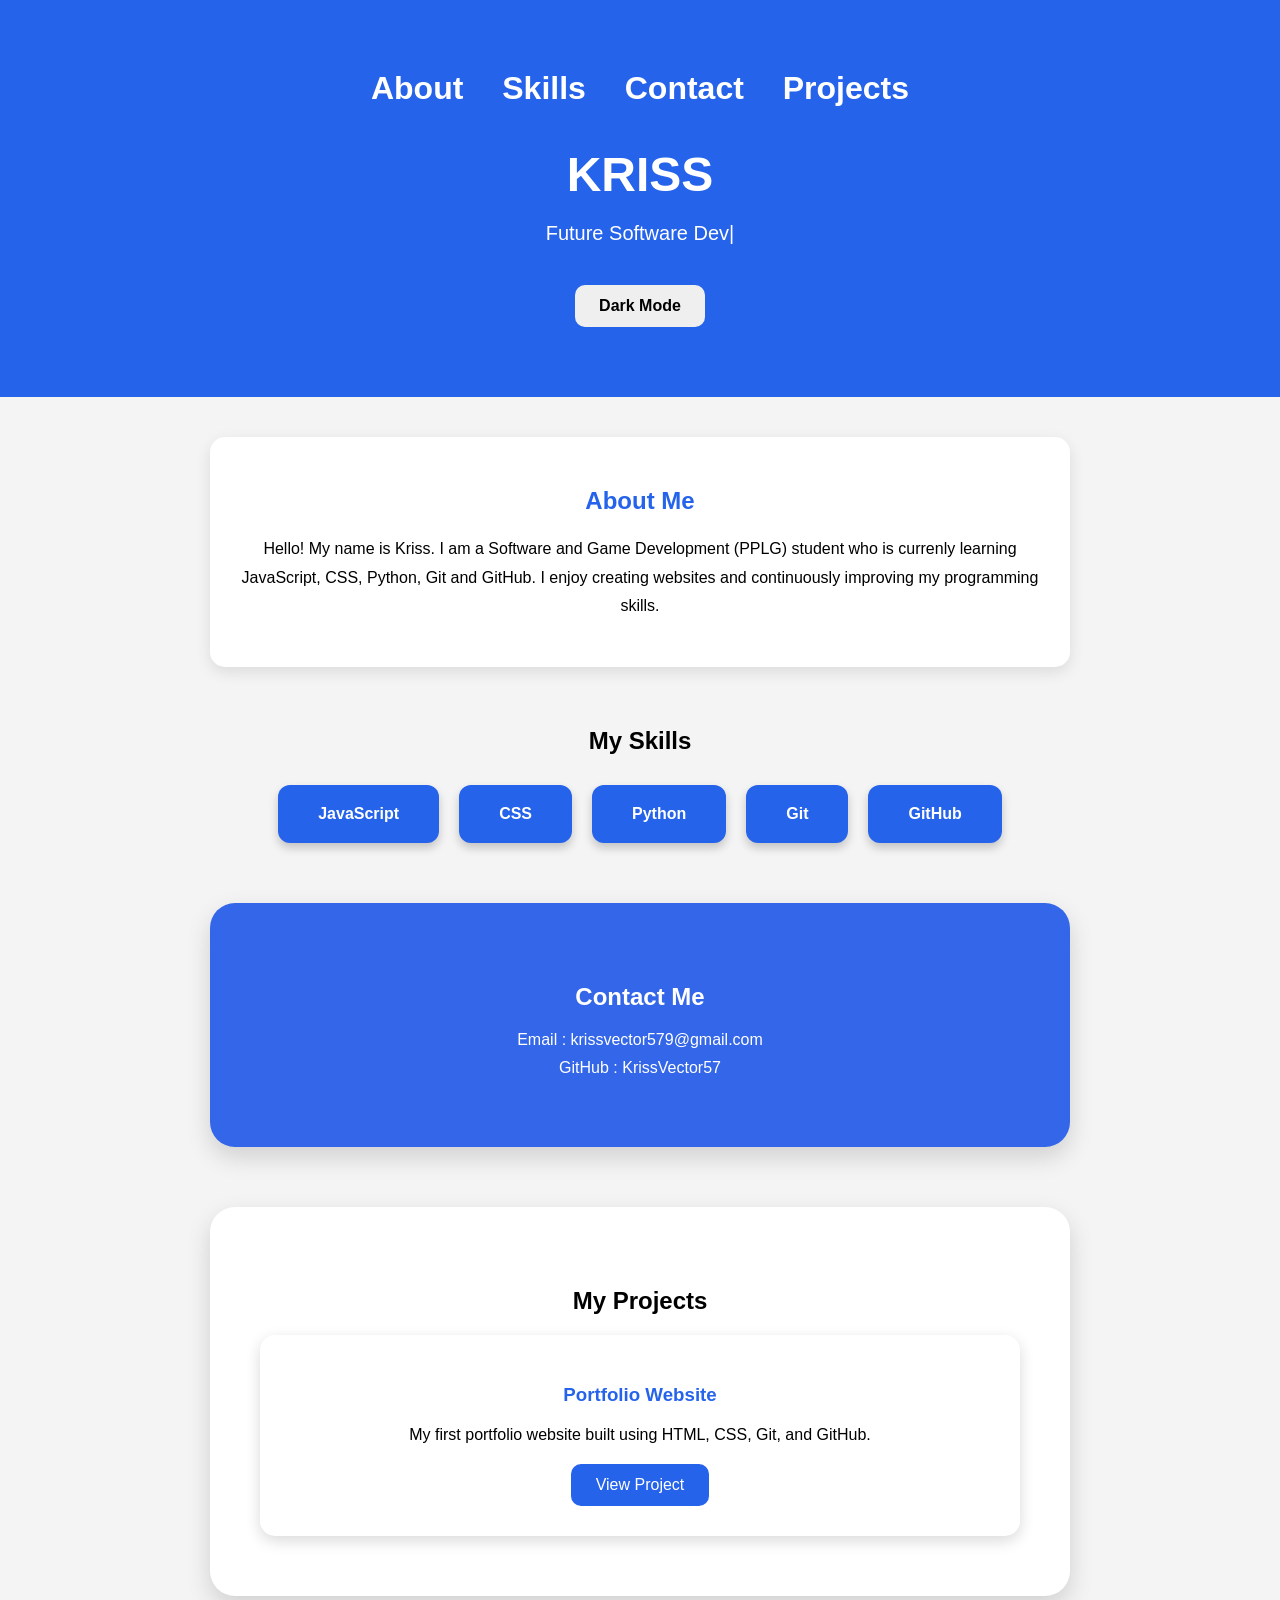
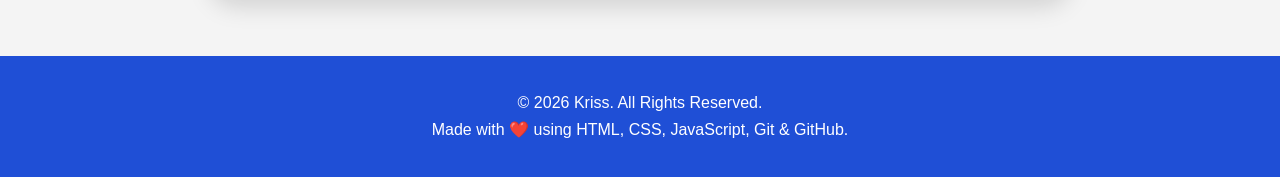
==== index.html @ a22da755 "link githup" ====
<!DOCTYPE html>
<html lang="en">
<head>
    <meta charset="UTF-8">
    <meta name="viewport" content="width=device-width, initial-scale=1.0">
    <title>Kriss Portfolio</title>

    <link rel="stylesheet" href="style.css">
</head>
<body>

    <header>
    <nav>

    <a href="#about">About</a>
    <a href="#skills">Skills</a>
    <a href="#contact">Contact</a>
    <a href="#projects">Projects</a>
    </nav>

        <h1>KRISS</h1>

        <p id="typing"></p>

    <button id="darkModeBtn">
    Dark Mode
    </button>

    </header>

    <section class="about" id="about">

    <h2>About Me</h2>

    <p>
        Hello! My name is Kriss.
        I am a Software and Game Development (PPLG) student who is currenly learning JavaScript, CSS, Python, Git and GitHub.
        I enjoy creating websites and continuously improving my programming skills.
    </p>
    </section>

    <section class="skills" id="skills">

    <h2>My Skills</h2>

    <div class="skill-container">

        <div class="skill-card">
            JavaScript
        </div>

        <div class="skill-card">
            CSS
        </div>

        <div class="skill-card">
            Python
        </div>

        <div class="skill-card">
            Git
        </div>

        <div class="skill-card">
            GitHub
        </div>

    </div>
    </section>

    <section class="contact" id="contact">

    <h2>Contact Me</h2>

    <p>Email : krissvector579@gmail.com</p>

    <p>GitHub : KrissVector57</p>
    </section>

    <section class="projects" id="projects">

    <h2>My Projects</h2>

    <div class="project-card">

        <h3>Portfolio Website</h3>

        <p>
            My first portfolio website built using HTML, CSS, Git, and GitHub.
        </p>

        <a href="https://github.com/KrissVector57" target="_blank">
            View Project
        </a>

    </div>
    </section>

    <footer>
    <p>© 2026 Kriss. All Rights Reserved.</p>
    <p>Made with ❤️ using HTML, CSS, JavaScript, Git & GitHub.</p>
    </footer>

    <script src="script.js"></script>

</body>
</html>
---- style.css ----
body{
    margin:0;
    font-family:Arial, Helvetica, sans-serif;
    background:#f4f4f4;
}

header{
    background:#2563eb;
    color:white;
    text-align:center;
    padding:70px;

    #typing::after{
    content:"|";
    animation:blink 0.8s infinite;
}
    font-size: 2rem;
    font-weight: 500;
    min-height: 40px;

    @keyframes blink{

    0%{
        opacity:1;
    }

    50%{
        opacity:0;
    }

    100%{
        opacity:1;
    }

}
}

header h1{
    margin:0;
    font-size:48px;
}

header p{
    font-size:20px;
}
.about{
    background:white;
    max-width:800px;
    margin:40px auto;
    padding:30px;
    border-radius:15px;
    box-shadow:0 5px 15px rgba(0,0,0,.1);
}

.about h2{
    text-align:center;
    color:#2563eb;
}

.about p{
    line-height:1.8;
    text-align:center;
}
.skills{

    text-align:center;

    margin-top:60px;

}
.skill-container{

    display:flex;

    justify-content:center;

    gap:20px;

    flex-wrap:wrap;

    margin-top:30px;

}
.skill-card{

    background:#2563eb;

    color:white;

    padding:20px 40px;

    border-radius:12px;

    font-weight:bold;

    transition:.3s;

    cursor:pointer;

    box-shadow:0 5px 10px rgba(0,0,0,.2);

}
.skill-card:hover{

    transform:translateY(-10px) scale(1.05);

    background:#1d4ed8;



}
.contact {
    max-width: 800px;
    margin: 60px auto;
    padding: 60px 30px;
    background: #3366e8;
    color: white;
    text-align: center;
    border-radius: 25px;
    box-shadow: 0 10px 25px rgba(0,0,0,0.15);
}

.contact h2{

    margin-bottom:20px;

}
.contact p{

    margin:10px;

}
nav{

    margin-bottom:40px;

}
nav a{

    color:white;

    text-decoration:none;

    margin:15px;

    font-weight:bold;

    transition:0.3s;

}
nav a.active{
    color:#ffe600;
    font-weight:bold;
    border-bottom:3px solid #ffe600;
    padding-bottom:5px;
    transition:0.3s;
}
nav a:hover{

    text-decoration:underline;

}
nav a.active{
    color:#ffe600;
    font-weight:bold;
    border-bottom:3px solid #ffe600;
    padding-bottom:5px;
    transition:0.3s;
}
nav a:hover{

    text-decoration:underline;

}
html{
    scroll-behavior:smooth;
}
.projects{
    max-width:800px;
    margin:60px auto;
    padding:60px 30px;
    text-align:center;
    background:white;
    border-radius:25px;
    box-shadow:0 10px 25px rgba(0,0,0,0.15);
}
.project-card{

    background:white;

    max-width:700px;

    margin:auto;

    padding:30px;

    border-radius:15px;

    box-shadow:0 5px 15px rgba(0,0,0,.15);

}
.project-card h3{

    color:#2563eb;

}
.project-card p{

    margin:20px 0;

}
.project-card a{

    display:inline-block;

    background:#2563eb;

    color:white;

    text-decoration:none;

    padding:12px 25px;

    border-radius:10px;

    transition:.3s;

}
.project-card a:hover{

    background:#1d4ed8;

    transform:scale(1.05);

}
@media (max-width:768px){

    header h1{
        font-size:50px;
    }

    nav a{
        display:block;
        margin:15px;
    }

    .about,
    .project-card{
        width:90%;
    }

}
/* ===== Footer ===== */

footer {
    background: #1f4fd6;
    color: white;
    text-align: center;
    padding: 30px 20px;
    margin-top: 50px;
}

footer p {
    margin: 8px 0;
    font-size: 16px;
}
/* ===== Dark Mode ===== */

#darkModeBtn{
    margin-top:20px;
    padding:12px 24px;
    border:none;
    border-radius:10px;
    cursor:pointer;
    font-size:16px;
    font-weight:bold;
}

.dark-mode{
    background:#1b1b1b;
    color:white;
}

.dark-mode{
    background:#1f1f1f;
    color:white;
}

.dark-mode section{
    background:transparent;
}

.dark-mode .about,
.dark-mode .project-card{
    background:#2b2b2b;
    color:white;
    box-shadow:0 8px 20px rgba(0,0,0,0.4);
}

.dark-mode footer{
    background:#111;
}

.dark-mode footer{
    background:#111;
}
body.dark-mode .contact {
    background: #2d2d2d;
    color: white;
}

body.dark-mode .projects {
    background: #2d2d2d;
    color: white;
}

body.dark-mode .projects h2,
body.dark-mode .projects h3 {
    color: #4d7cff;
}

body.dark-mode .projects p {
    color: #ddd;
}
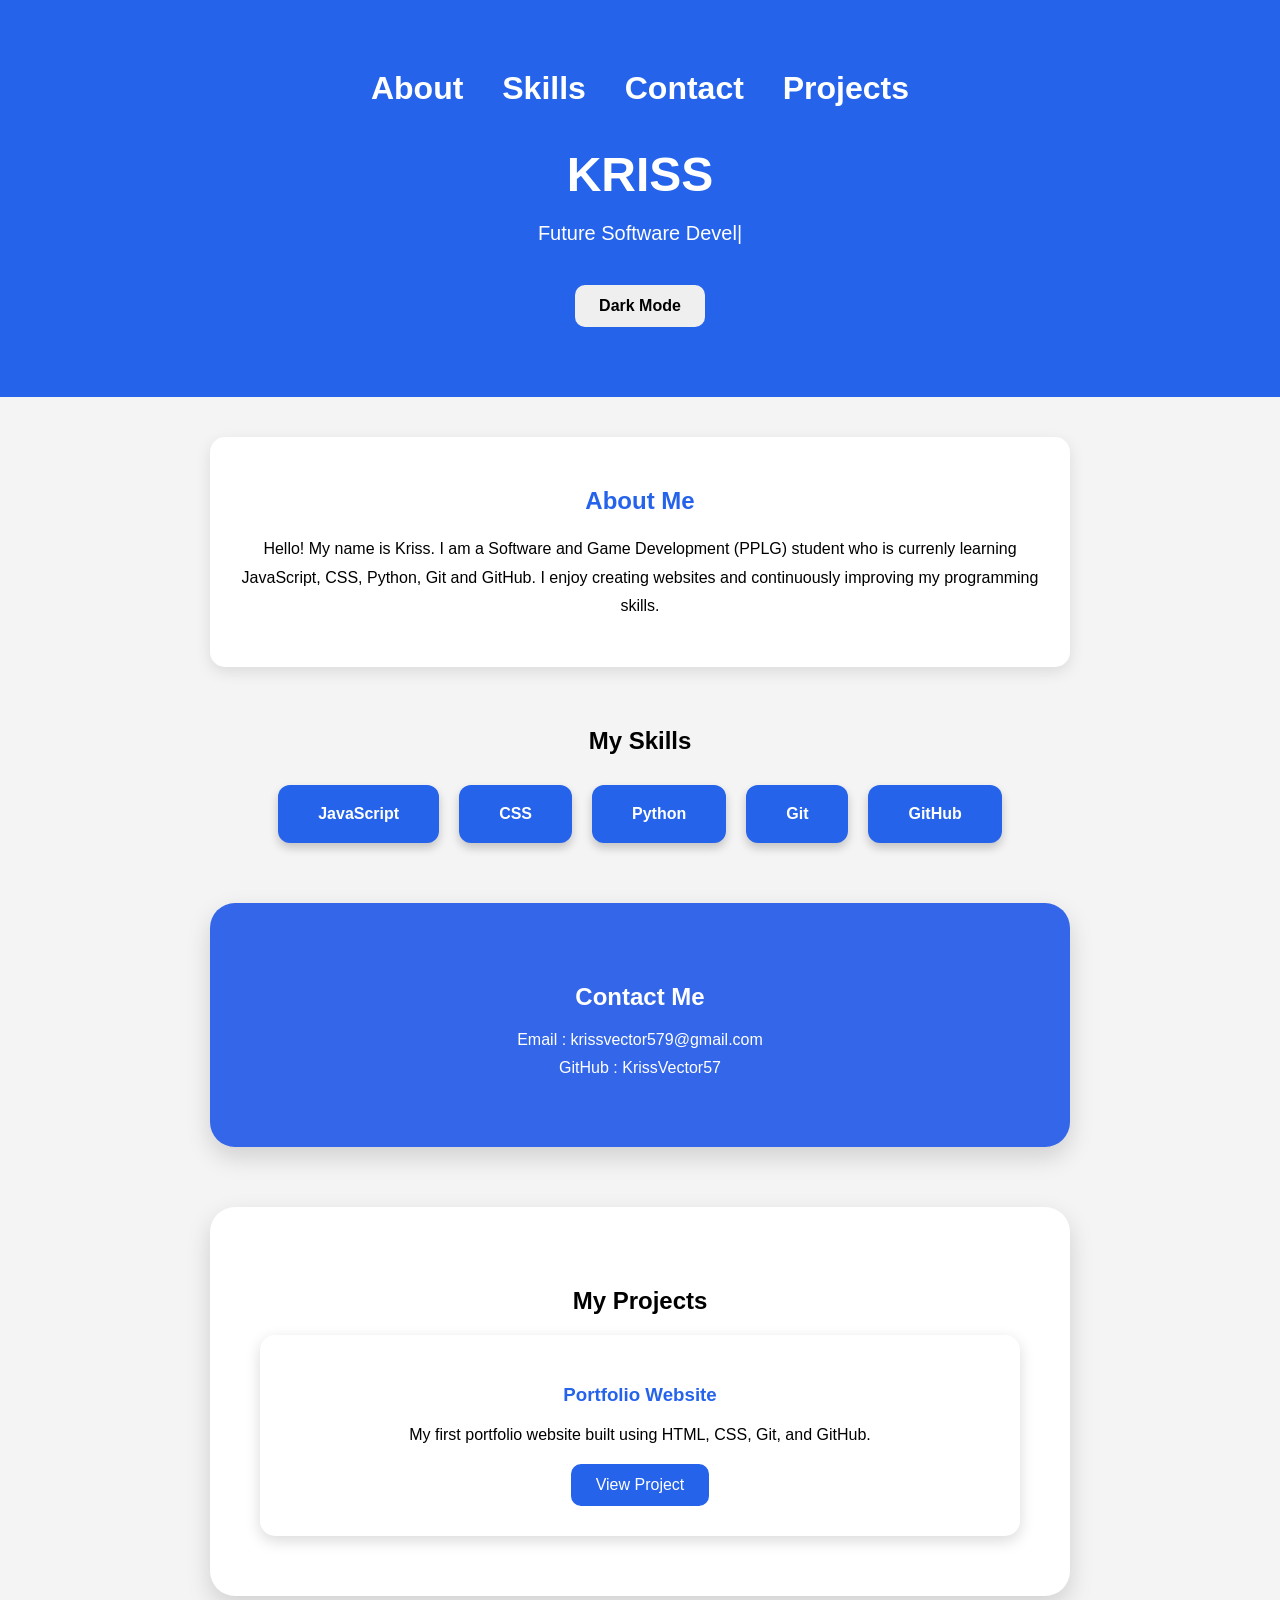
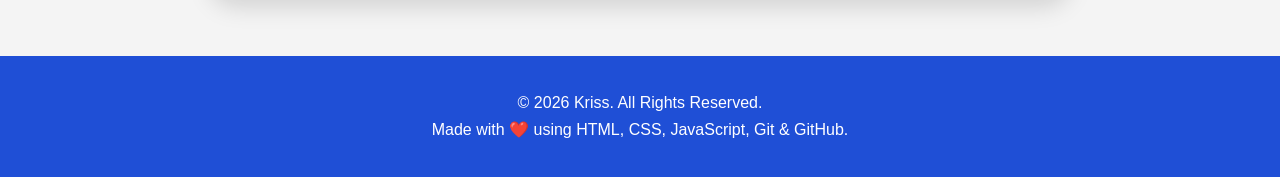
==== commit 15fe415a: "add in pages" ====
--- a/index.html
+++ b/index.html
@@ -14,8 +14,8 @@
 
     <a href="#about">About</a>
     <a href="#skills">Skills</a>
-    <a href="#contact">Contact</a>
-    <a href="#projects">Projects</a>
+    <a href="pages/contact.html">Contact</a>
+    <a href="pages/project.html">Projects</a>
     </nav>
 
         <h1>KRISS</h1>
--- a/style.css
+++ b/style.css
@@ -322,3 +322,17 @@
 body.dark-mode .projects p {
     color: #ddd;
 }
+.back-btn {
+    display: inline-block;
+    margin: 30px;
+    padding: 10px 20px;
+    background: #3366e6;
+    color: white;
+    text-decoration: none;
+    border-radius: 10px;
+    font-weight: bold;
+}
+
+.back-btn:hover {
+    opacity: 0.8;
+}
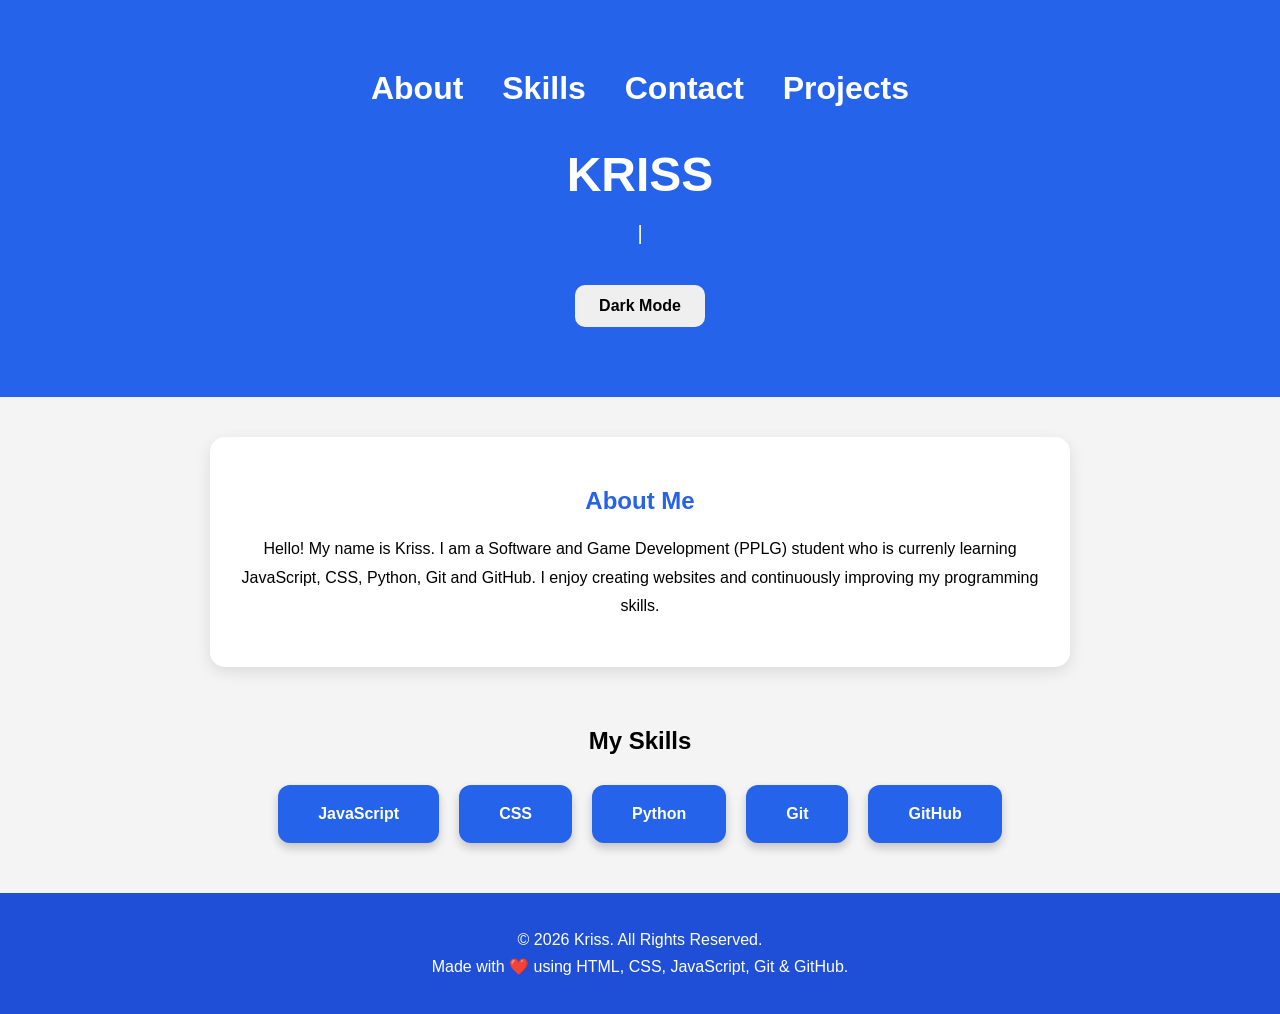
==== commit 921adf32: "ngubah pages" ====
--- a/index.html
+++ b/index.html
@@ -67,35 +67,7 @@
 
     </div>
     </section>
-
-    <section class="contact" id="contact">
-
-    <h2>Contact Me</h2>
-
-    <p>Email : krissvector579@gmail.com</p>
-
-    <p>GitHub : KrissVector57</p>
-    </section>
-
-    <section class="projects" id="projects">
-
-    <h2>My Projects</h2>
-
-    <div class="project-card">
-
-        <h3>Portfolio Website</h3>
-
-        <p>
-            My first portfolio website built using HTML, CSS, Git, and GitHub.
-        </p>
-
-        <a href="https://github.com/KrissVector57" target="_blank">
-            View Project
-        </a>
-
-    </div>
-    </section>
-
+    
     <footer>
     <p>© 2026 Kriss. All Rights Reserved.</p>
     <p>Made with ❤️ using HTML, CSS, JavaScript, Git & GitHub.</p>
--- a/style.css
+++ b/style.css
@@ -335,4 +335,19 @@
 
 .back-btn:hover {
     opacity: 0.8;
+}
+.btn{
+    display:inline-block;
+    margin-top:20px;
+    padding:15px 35px;
+    background:#3564e8;
+    color:white;
+    text-decoration:none;
+    border-radius:12px;
+    transition:.3s;
+}
+
+.btn:hover{
+    background:#244bc7;
+    transform:translateY(-3px);
 }
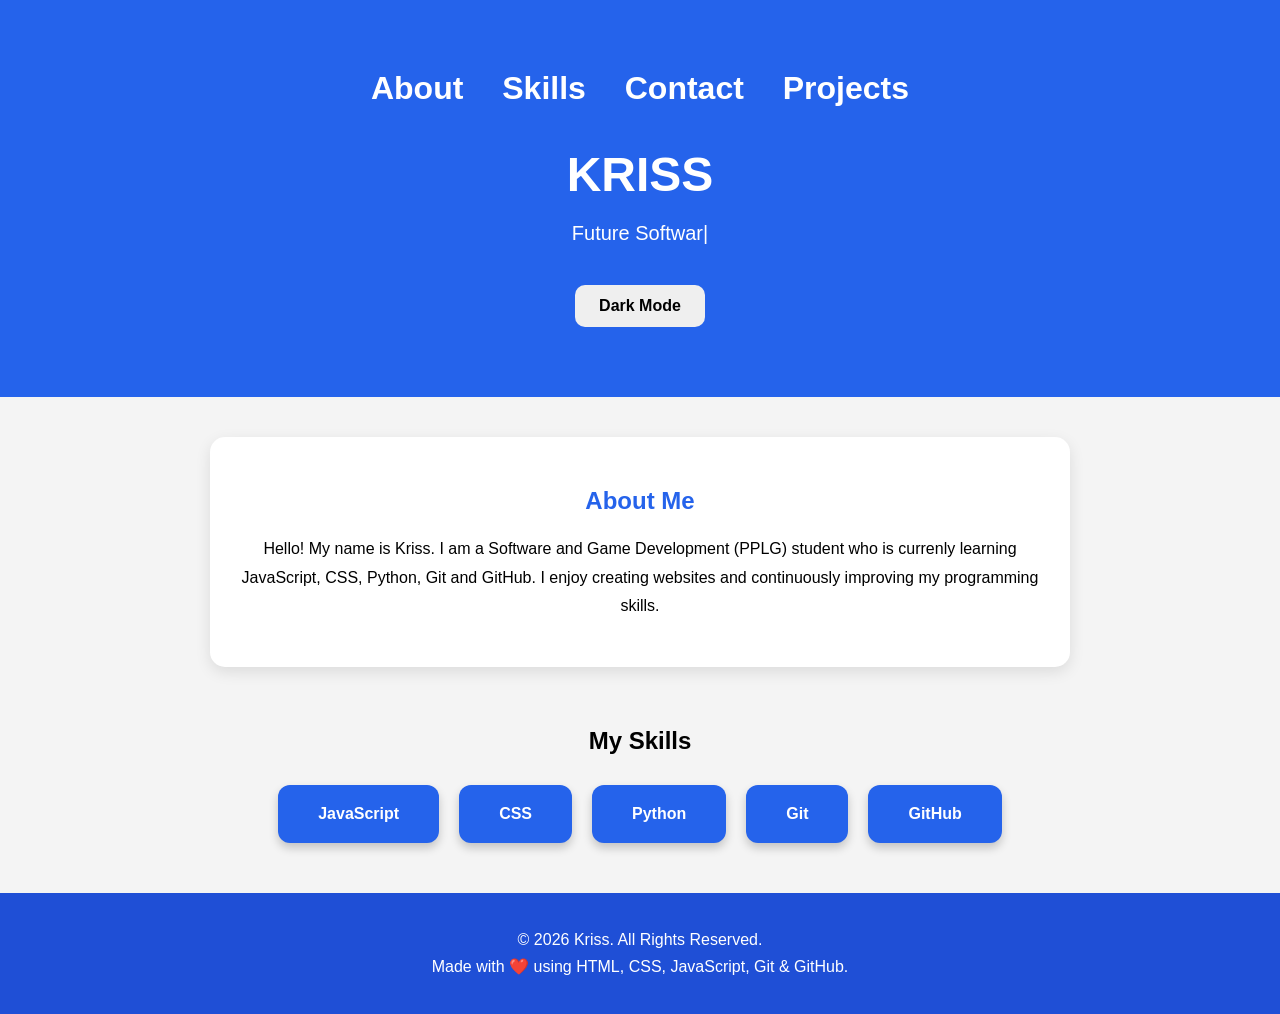
==== commit c0c79a2c: "Update portfolio" ====
--- a/index.html
+++ b/index.html
@@ -28,7 +28,7 @@
 
     </header>
 
-    <section class="about" id="about">
+    <section class="about" id="about" class="reveal">
 
     <h2>About Me</h2>
 
@@ -39,7 +39,7 @@
     </p>
     </section>
 
-    <section class="skills" id="skills">
+    <section class="skills" id="skills" class="reveal">
 
     <h2>My Skills</h2>
 
--- a/style.css
+++ b/style.css
@@ -350,4 +350,18 @@
 .btn:hover{
     background:#244bc7;
     transform:translateY(-3px);
+}
+/* ========================================
+   SCROLL REVEAL ANIMATION
+======================================== */
+
+.reveal {
+    opacity: 0;
+    transform: translateY(50px);
+    transition: opacity 0.8s ease, transform 0.8s ease;
+}
+
+.reveal.show {
+    opacity: 1;
+    transform: translateY(0);
 }
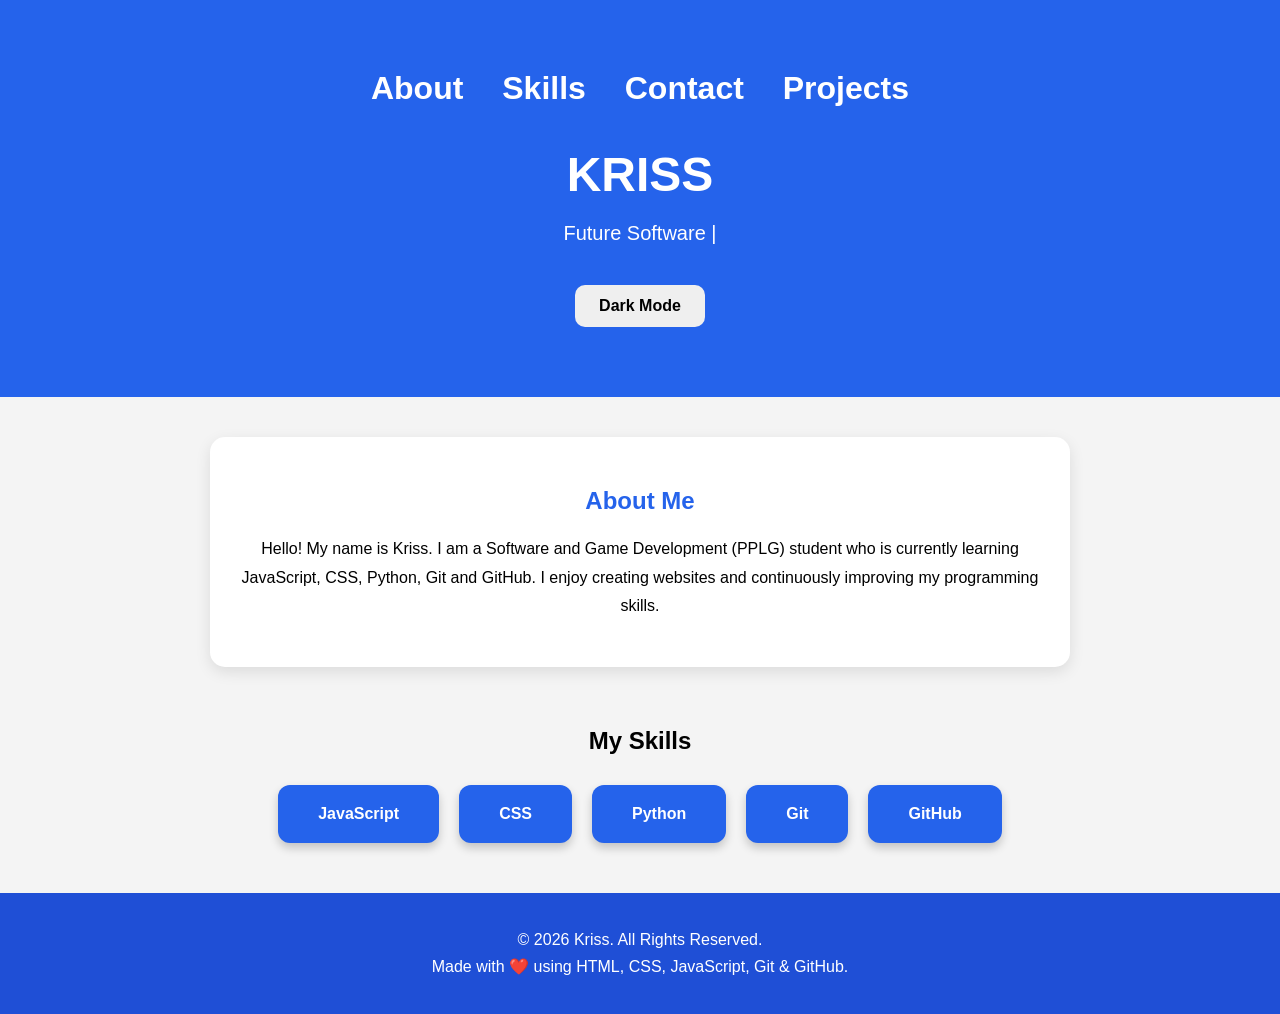
==== commit 1be79b21: "Update portfolio" ====
--- a/index.html
+++ b/index.html
@@ -28,19 +28,17 @@
 
     </header>
 
-    <section class="about" id="about" class="reveal">
-
+    <section class="about reveal" id="about">
     <h2>About Me</h2>
 
     <p>
         Hello! My name is Kriss.
-        I am a Software and Game Development (PPLG) student who is currenly learning JavaScript, CSS, Python, Git and GitHub.
+        I am a Software and Game Development (PPLG) student who is currently learning JavaScript, CSS, Python, Git and GitHub.
         I enjoy creating websites and continuously improving my programming skills.
     </p>
     </section>
 
-    <section class="skills" id="skills" class="reveal">
-
+    <section class="skills reveal" id="skills">
     <h2>My Skills</h2>
 
     <div class="skill-container">
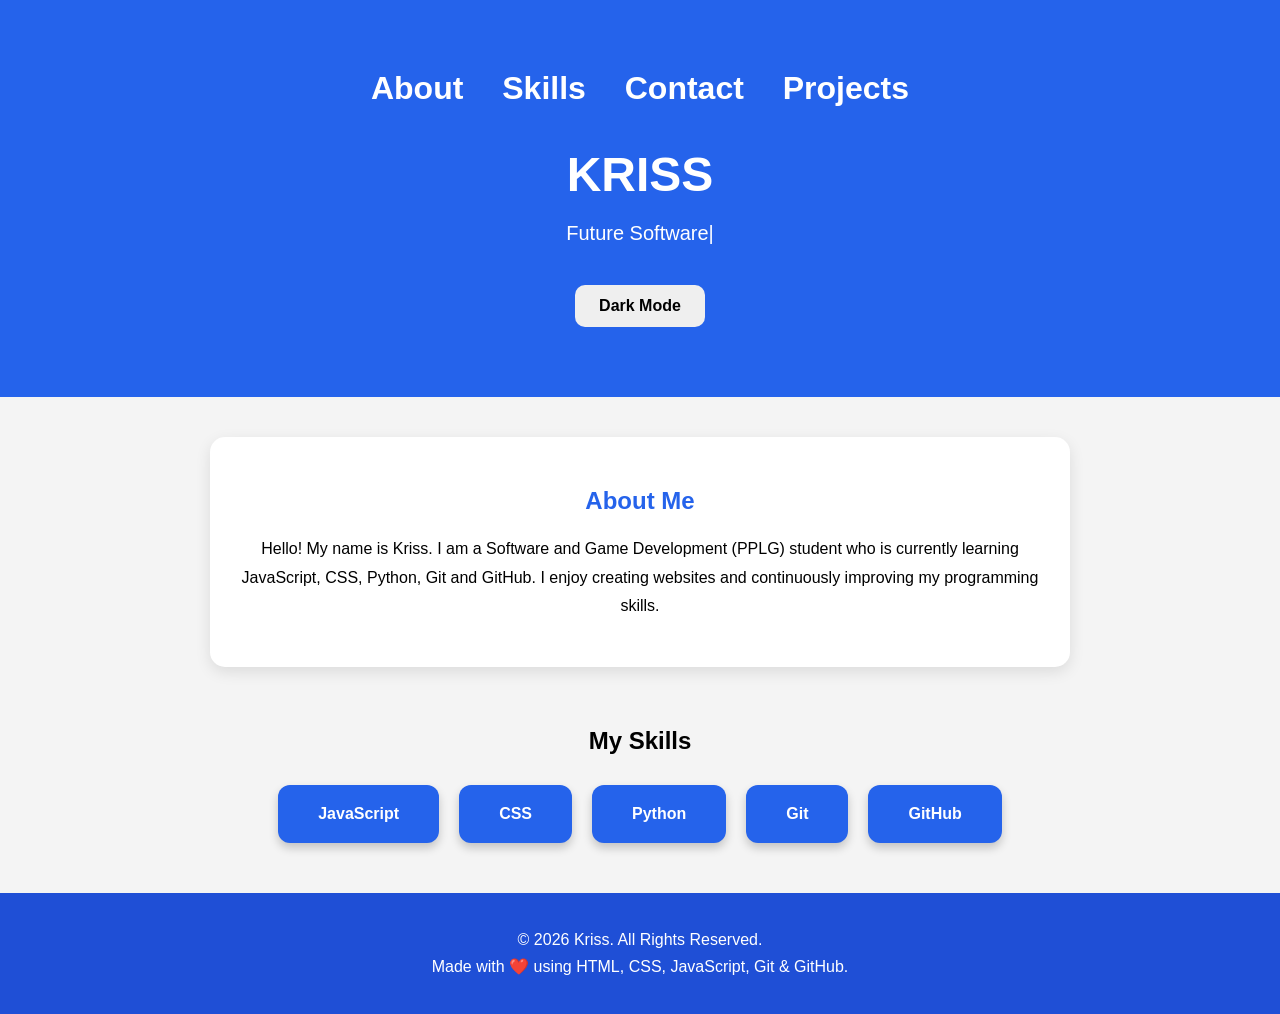
==== commit 5946b9f3: "ROMBAK" ====
--- a/index.html
+++ b/index.html
@@ -1,77 +1,153 @@
 <!DOCTYPE html>
 <html lang="en">
+
 <head>
+
     <meta charset="UTF-8">
-    <meta name="viewport" content="width=device-width, initial-scale=1.0">
+
+    <meta
+        name="viewport"
+        content="width=device-width, initial-scale=1.0"
+    >
+
     <title>Kriss Portfolio</title>
 
     <link rel="stylesheet" href="style.css">
+
 </head>
+
 <body>
 
     <header>
-    <nav>
 
-    <a href="#about">About</a>
-    <a href="#skills">Skills</a>
-    <a href="pages/contact.html">Contact</a>
-    <a href="pages/project.html">Projects</a>
-    </nav>
+        <nav>
 
-        <h1>KRISS</h1>
+            <a href="#about">
+                About
+            </a>
+
+            <a href="#skills">
+                Skills
+            </a>
+
+            <a href="pages/contact.html">
+                Contact
+            </a>
+
+            <a href="pages/project.html">
+                Projects
+            </a>
+
+        </nav>
+
+
+        <h1>
+            KRISS
+        </h1>
+
 
         <p id="typing"></p>
 
-    <button id="darkModeBtn">
-    Dark Mode
-    </button>
+
+        <button id="darkModeBtn">
+            Dark Mode
+        </button>
 
     </header>
 
-    <section class="about reveal" id="about">
-    <h2>About Me</h2>
 
-    <p>
-        Hello! My name is Kriss.
-        I am a Software and Game Development (PPLG) student who is currently learning JavaScript, CSS, Python, Git and GitHub.
-        I enjoy creating websites and continuously improving my programming skills.
-    </p>
+    <!-- ABOUT -->
+
+    <section
+        class="about"
+        id="about"
+    >
+
+        <h2>
+            About Me
+        </h2>
+
+        <p>
+
+            Hello! My name is Kriss.
+
+            I am a Software and Game Development
+            (PPLG) student who is currently learning
+            JavaScript, CSS, Python, Git and GitHub.
+
+            I enjoy creating websites and continuously
+            improving my programming skills.
+
+        </p>
+
     </section>
 
-    <section class="skills reveal" id="skills">
-    <h2>My Skills</h2>
 
-    <div class="skill-container">
+    <!-- SKILLS -->
 
-        <div class="skill-card">
-            JavaScript
+    <section
+        class="skills"
+        id="skills"
+    >
+
+        <h2>
+            My Skills
+        </h2>
+
+
+        <div class="skill-container">
+
+
+            <div class="skill-card">
+                JavaScript
+            </div>
+
+
+            <div class="skill-card">
+                CSS
+            </div>
+
+
+            <div class="skill-card">
+                Python
+            </div>
+
+
+            <div class="skill-card">
+                Git
+            </div>
+
+
+            <div class="skill-card">
+                GitHub
+            </div>
+
+
         </div>
 
-        <div class="skill-card">
-            CSS
-        </div>
+    </section>
 
-        <div class="skill-card">
-            Python
-        </div>
 
-        <div class="skill-card">
-            Git
-        </div>
+    <!-- FOOTER -->
 
-        <div class="skill-card">
-            GitHub
-        </div>
+    <footer>
 
-    </div>
-    </section>
-    
-    <footer>
-    <p>© 2026 Kriss. All Rights Reserved.</p>
-    <p>Made with ❤️ using HTML, CSS, JavaScript, Git & GitHub.</p>
+        <p>
+            © 2026 Kriss.
+            All Rights Reserved.
+        </p>
+
+        <p>
+            Made with ❤️ using
+            HTML, CSS, JavaScript,
+            Git & GitHub.
+        </p>
+
     </footer>
+
 
     <script src="script.js"></script>
 
 </body>
+
 </html>
--- a/style.css
+++ b/style.css
@@ -4,35 +4,37 @@
     background:#f4f4f4;
 }
 
-header{
-    background:#2563eb;
-    color:white;
-    text-align:center;
-    padding:70px;
-
-    #typing::after{
-    content:"|";
-    animation:blink 0.8s infinite;
-}
+header {
+    background: #2563eb;
+    color: white;
+    text-align: center;
+    padding: 70px;
     font-size: 2rem;
     font-weight: 500;
     min-height: 40px;
-
-    @keyframes blink{
-
-    0%{
-        opacity:1;
-    }
-
-    50%{
-        opacity:0;
-    }
-
-    100%{
-        opacity:1;
-    }
-
-}
+}
+
+
+#typing::after {
+    content: "|";
+    animation: blink 0.8s infinite;
+}
+
+
+@keyframes blink {
+
+    0% {
+        opacity: 1;
+    }
+
+    50% {
+        opacity: 0;
+    }
+
+    100% {
+        opacity: 1;
+    }
+
 }
 
 header h1{
@@ -351,17 +353,3 @@
     background:#244bc7;
     transform:translateY(-3px);
 }
-/* ========================================
-   SCROLL REVEAL ANIMATION
-======================================== */
-
-.reveal {
-    opacity: 0;
-    transform: translateY(50px);
-    transition: opacity 0.8s ease, transform 0.8s ease;
-}
-
-.reveal.show {
-    opacity: 1;
-    transform: translateY(0);
-}
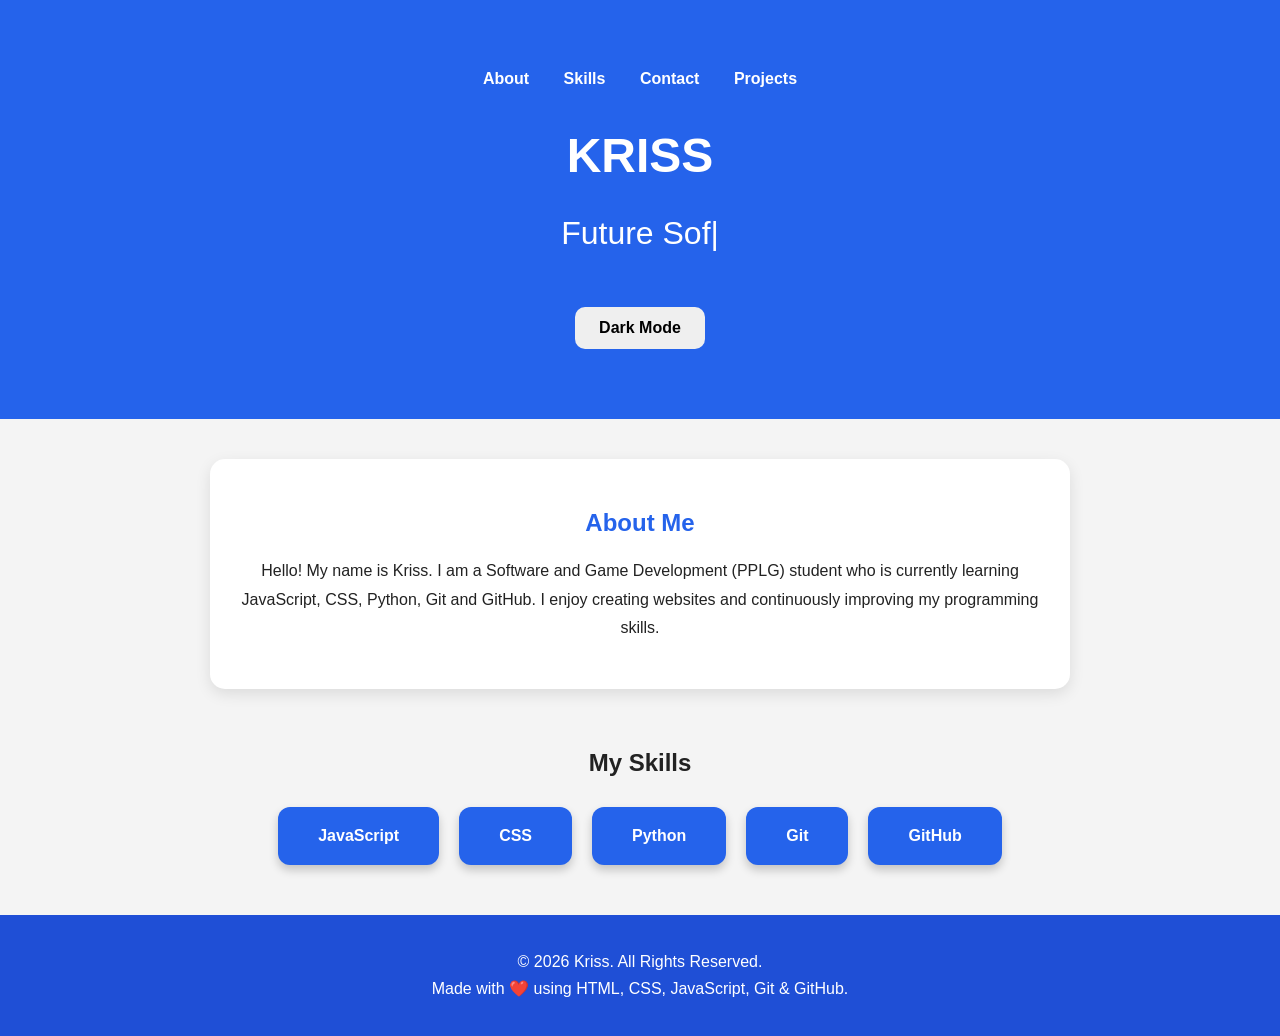
==== commit 2c8997db: "reveal add" ====
--- a/index.html
+++ b/index.html
@@ -2,18 +2,12 @@
 <html lang="en">
 
 <head>
-
     <meta charset="UTF-8">
-
-    <meta
-        name="viewport"
-        content="width=device-width, initial-scale=1.0"
-    >
+    <meta name="viewport" content="width=device-width, initial-scale=1.0">
 
     <title>Kriss Portfolio</title>
 
     <link rel="stylesheet" href="style.css">
-
 </head>
 
 <body>
@@ -21,33 +15,15 @@
     <header>
 
         <nav>
-
-            <a href="#about">
-                About
-            </a>
-
-            <a href="#skills">
-                Skills
-            </a>
-
-            <a href="pages/contact.html">
-                Contact
-            </a>
-
-            <a href="pages/project.html">
-                Projects
-            </a>
-
+            <a href="#about">About</a>
+            <a href="#skills">Skills</a>
+            <a href="pages/contact.html">Contact</a>
+            <a href="pages/project.html">Projects</a>
         </nav>
 
-
-        <h1>
-            KRISS
-        </h1>
-
+        <h1>KRISS</h1>
 
         <p id="typing"></p>
-
 
         <button id="darkModeBtn">
             Dark Mode
@@ -58,26 +34,17 @@
 
     <!-- ABOUT -->
 
-    <section
-        class="about"
-        id="about"
-    >
+    <section class="about reveal" id="about">
 
-        <h2>
-            About Me
-        </h2>
+        <h2>About Me</h2>
 
         <p>
-
             Hello! My name is Kriss.
-
-            I am a Software and Game Development
-            (PPLG) student who is currently learning
-            JavaScript, CSS, Python, Git and GitHub.
-
+            I am a Software and Game Development (PPLG)
+            student who is currently learning JavaScript,
+            CSS, Python, Git and GitHub.
             I enjoy creating websites and continuously
             improving my programming skills.
-
         </p>
 
     </section>
@@ -85,43 +52,31 @@
 
     <!-- SKILLS -->
 
-    <section
-        class="skills"
-        id="skills"
-    >
+    <section class="skills reveal" id="skills">
 
-        <h2>
-            My Skills
-        </h2>
-
+        <h2>My Skills</h2>
 
         <div class="skill-container">
 
-
-            <div class="skill-card">
+            <div class="skill-card reveal">
                 JavaScript
             </div>
 
-
-            <div class="skill-card">
+            <div class="skill-card reveal">
                 CSS
             </div>
 
-
-            <div class="skill-card">
+            <div class="skill-card reveal">
                 Python
             </div>
 
-
-            <div class="skill-card">
+            <div class="skill-card reveal">
                 Git
             </div>
 
-
-            <div class="skill-card">
+            <div class="skill-card reveal">
                 GitHub
             </div>
-
 
         </div>
 
@@ -130,17 +85,15 @@
 
     <!-- FOOTER -->
 
-    <footer>
+    <footer class="reveal">
 
         <p>
-            © 2026 Kriss.
-            All Rights Reserved.
+            © 2026 Kriss. All Rights Reserved.
         </p>
 
         <p>
-            Made with ❤️ using
-            HTML, CSS, JavaScript,
-            Git & GitHub.
+            Made with ❤️ using HTML, CSS,
+            JavaScript, Git & GitHub.
         </p>
 
     </footer>
--- a/style.css
+++ b/style.css
@@ -1,14 +1,45 @@
-body{
-    margin:0;
-    font-family:Arial, Helvetica, sans-serif;
-    background:#f4f4f4;
-}
+/* ========================================
+   GLOBAL
+======================================== */
+
+body {
+    margin: 0;
+    font-family: Arial, Helvetica, sans-serif;
+    background: #f4f4f4;
+    color: #222;
+    transition: background 0.3s ease, color 0.3s ease;
+}
+
+
+/* ========================================
+   HEADER
+======================================== */
 
 header {
     background: #2563eb;
     color: white;
     text-align: center;
     padding: 70px;
+    min-height: 40px;
+}
+
+
+header h1 {
+    margin: 0;
+    font-size: 48px;
+}
+
+
+header p {
+    font-size: 20px;
+}
+
+
+/* ========================================
+   TYPING EFFECT
+======================================== */
+
+#typing {
     font-size: 2rem;
     font-weight: 500;
     min-height: 40px;
@@ -37,80 +68,105 @@
 
 }
 
-header h1{
-    margin:0;
-    font-size:48px;
-}
-
-header p{
-    font-size:20px;
-}
-.about{
-    background:white;
-    max-width:800px;
-    margin:40px auto;
-    padding:30px;
-    border-radius:15px;
-    box-shadow:0 5px 15px rgba(0,0,0,.1);
-}
-
-.about h2{
-    text-align:center;
-    color:#2563eb;
-}
-
-.about p{
-    line-height:1.8;
-    text-align:center;
-}
-.skills{
-
-    text-align:center;
-
-    margin-top:60px;
-
-}
-.skill-container{
-
-    display:flex;
-
-    justify-content:center;
-
-    gap:20px;
-
-    flex-wrap:wrap;
-
-    margin-top:30px;
-
-}
-.skill-card{
-
-    background:#2563eb;
-
-    color:white;
-
-    padding:20px 40px;
-
-    border-radius:12px;
-
-    font-weight:bold;
-
-    transition:.3s;
-
-    cursor:pointer;
-
-    box-shadow:0 5px 10px rgba(0,0,0,.2);
-
-}
-.skill-card:hover{
-
-    transform:translateY(-10px) scale(1.05);
-
-    background:#1d4ed8;
-
-
-
-}
+
+/* ========================================
+   NAVBAR
+======================================== */
+
+nav {
+    margin-bottom: 40px;
+}
+
+
+nav a {
+    color: white;
+    text-decoration: none;
+    margin: 15px;
+    font-weight: bold;
+    transition: 0.3s;
+}
+
+
+nav a:hover {
+    text-decoration: underline;
+}
+
+
+nav a.active {
+    color: #ffe600;
+    font-weight: bold;
+    border-bottom: 3px solid #ffe600;
+    padding-bottom: 5px;
+}
+
+
+/* ========================================
+   ABOUT
+======================================== */
+
+.about {
+    background: white;
+    max-width: 800px;
+    margin: 40px auto;
+    padding: 30px;
+    border-radius: 15px;
+    box-shadow: 0 5px 15px rgba(0, 0, 0, 0.1);
+}
+
+
+.about h2 {
+    text-align: center;
+    color: #2563eb;
+}
+
+
+.about p {
+    line-height: 1.8;
+    text-align: center;
+}
+
+
+/* ========================================
+   SKILLS
+======================================== */
+
+.skills {
+    text-align: center;
+    margin-top: 60px;
+}
+
+
+.skill-container {
+    display: flex;
+    justify-content: center;
+    gap: 20px;
+    flex-wrap: wrap;
+    margin-top: 30px;
+}
+
+
+.skill-card {
+    background: #2563eb;
+    color: white;
+    padding: 20px 40px;
+    border-radius: 12px;
+    font-weight: bold;
+    transition: 0.3s;
+    cursor: pointer;
+    box-shadow: 0 5px 10px rgba(0, 0, 0, 0.2);
+}
+
+
+.skill-card:hover {
+    transform: translateY(-10px) scale(1.05);
+    background: #1d4ed8;
+}
+
+
+/* ========================================
+   CONTACT
+======================================== */
+
 .contact {
     max-width: 800px;
     margin: 60px auto;
@@ -119,211 +175,76 @@
     color: white;
     text-align: center;
     border-radius: 25px;
-    box-shadow: 0 10px 25px rgba(0,0,0,0.15);
-}
-
-.contact h2{
-
-    margin-bottom:20px;
-
-}
-.contact p{
-
-    margin:10px;
-
-}
-nav{
-
-    margin-bottom:40px;
-
-}
-nav a{
-
-    color:white;
-
-    text-decoration:none;
-
-    margin:15px;
-
-    font-weight:bold;
-
-    transition:0.3s;
-
-}
-nav a.active{
-    color:#ffe600;
-    font-weight:bold;
-    border-bottom:3px solid #ffe600;
-    padding-bottom:5px;
-    transition:0.3s;
-}
-nav a:hover{
-
-    text-decoration:underline;
-
-}
-nav a.active{
-    color:#ffe600;
-    font-weight:bold;
-    border-bottom:3px solid #ffe600;
-    padding-bottom:5px;
-    transition:0.3s;
-}
-nav a:hover{
-
-    text-decoration:underline;
-
-}
-html{
-    scroll-behavior:smooth;
-}
-.projects{
-    max-width:800px;
-    margin:60px auto;
-    padding:60px 30px;
-    text-align:center;
-    background:white;
-    border-radius:25px;
-    box-shadow:0 10px 25px rgba(0,0,0,0.15);
-}
-.project-card{
-
-    background:white;
-
-    max-width:700px;
-
-    margin:auto;
-
-    padding:30px;
-
-    border-radius:15px;
-
-    box-shadow:0 5px 15px rgba(0,0,0,.15);
-
-}
-.project-card h3{
-
-    color:#2563eb;
-
-}
-.project-card p{
-
-    margin:20px 0;
-
-}
-.project-card a{
-
-    display:inline-block;
-
-    background:#2563eb;
-
-    color:white;
-
-    text-decoration:none;
-
-    padding:12px 25px;
-
-    border-radius:10px;
-
-    transition:.3s;
-
-}
-.project-card a:hover{
-
-    background:#1d4ed8;
-
-    transform:scale(1.05);
-
-}
-@media (max-width:768px){
-
-    header h1{
-        font-size:50px;
-    }
-
-    nav a{
-        display:block;
-        margin:15px;
-    }
-
-    .about,
-    .project-card{
-        width:90%;
-    }
-
-}
-/* ===== Footer ===== */
-
-footer {
-    background: #1f4fd6;
-    color: white;
-    text-align: center;
-    padding: 30px 20px;
-    margin-top: 50px;
-}
-
-footer p {
-    margin: 8px 0;
-    font-size: 16px;
-}
-/* ===== Dark Mode ===== */
-
-#darkModeBtn{
-    margin-top:20px;
-    padding:12px 24px;
-    border:none;
-    border-radius:10px;
-    cursor:pointer;
-    font-size:16px;
-    font-weight:bold;
-}
-
-.dark-mode{
-    background:#1b1b1b;
-    color:white;
-}
-
-.dark-mode{
-    background:#1f1f1f;
-    color:white;
-}
-
-.dark-mode section{
-    background:transparent;
-}
-
-.dark-mode .about,
-.dark-mode .project-card{
-    background:#2b2b2b;
-    color:white;
-    box-shadow:0 8px 20px rgba(0,0,0,0.4);
-}
-
-.dark-mode footer{
-    background:#111;
-}
-
-.dark-mode footer{
-    background:#111;
-}
-body.dark-mode .contact {
-    background: #2d2d2d;
-    color: white;
-}
-
-body.dark-mode .projects {
-    background: #2d2d2d;
-    color: white;
-}
-
-body.dark-mode .projects h2,
-body.dark-mode .projects h3 {
-    color: #4d7cff;
-}
-
-body.dark-mode .projects p {
-    color: #ddd;
-}
+    box-shadow: 0 10px 25px rgba(0, 0, 0, 0.15);
+}
+
+
+.contact h1 {
+    margin-bottom: 20px;
+}
+
+
+.contact p {
+    margin: 10px;
+}
+
+
+/* ========================================
+   PROJECTS
+======================================== */
+
+.projects {
+    max-width: 800px;
+    margin: 60px auto;
+    padding: 60px 30px;
+    text-align: center;
+    background: white;
+    border-radius: 25px;
+    box-shadow: 0 10px 25px rgba(0, 0, 0, 0.15);
+}
+
+
+.project-card {
+    background: white;
+    max-width: 700px;
+    margin: auto;
+    padding: 30px;
+    border-radius: 15px;
+    box-shadow: 0 5px 15px rgba(0, 0, 0, 0.15);
+}
+
+
+.project-card h3 {
+    color: #2563eb;
+}
+
+
+.project-card p {
+    margin: 20px 0;
+}
+
+
+.project-card a {
+    display: inline-block;
+    background: #2563eb;
+    color: white;
+    text-decoration: none;
+    padding: 12px 25px;
+    border-radius: 10px;
+    transition: 0.3s;
+}
+
+
+.project-card a:hover {
+    background: #1d4ed8;
+    transform: scale(1.05);
+}
+
+
+/* ========================================
+   BACK BUTTON
+======================================== */
+
 .back-btn {
     display: inline-block;
     margin: 30px;
@@ -333,23 +254,141 @@
     text-decoration: none;
     border-radius: 10px;
     font-weight: bold;
-}
+    transition: 0.3s;
+}
+
 
 .back-btn:hover {
     opacity: 0.8;
-}
-.btn{
-    display:inline-block;
-    margin-top:20px;
-    padding:15px 35px;
-    background:#3564e8;
-    color:white;
-    text-decoration:none;
-    border-radius:12px;
-    transition:.3s;
-}
-
-.btn:hover{
-    background:#244bc7;
-    transform:translateY(-3px);
-}
+    transform: translateY(-2px);
+}
+
+
+/* ========================================
+   FOOTER
+======================================== */
+
+footer {
+    background: #1f4fd6;
+    color: white;
+    text-align: center;
+    padding: 30px 20px;
+    margin-top: 50px;
+}
+
+
+footer p {
+    margin: 8px 0;
+    font-size: 16px;
+}
+
+
+/* ========================================
+   DARK MODE BUTTON
+======================================== */
+
+#darkModeBtn {
+    margin-top: 20px;
+    padding: 12px 24px;
+    border: none;
+    border-radius: 10px;
+    cursor: pointer;
+    font-size: 16px;
+    font-weight: bold;
+}
+
+
+/* ========================================
+   DARK MODE
+======================================== */
+
+body.dark-mode {
+    background: #1f1f1f;
+    color: white;
+}
+
+
+body.dark-mode .about,
+body.dark-mode .projects {
+    background: #2b2b2b;
+    color: white;
+    box-shadow: 0 8px 20px rgba(0, 0, 0, 0.4);
+}
+
+
+body.dark-mode .project-card {
+    background: #333;
+    color: white;
+}
+
+
+body.dark-mode .contact {
+    background: #2d2d2d;
+    color: white;
+}
+
+
+body.dark-mode .projects h2,
+body.dark-mode .projects h3 {
+    color: #4d7cff;
+}
+
+
+body.dark-mode .projects p {
+    color: #ddd;
+}
+
+
+body.dark-mode footer {
+    background: #111;
+}
+
+
+/* ========================================
+   SCROLL REVEAL
+======================================== */
+
+.reveal {
+    opacity: 0;
+    transform: translateY(40px);
+    transition:
+        opacity 0.8s ease,
+        transform 0.8s ease;
+}
+
+
+.reveal.show {
+    opacity: 1;
+    transform: translateY(0);
+}
+
+
+/* ========================================
+   RESPONSIVE
+======================================== */
+
+@media (max-width: 768px) {
+
+    header h1 {
+        font-size: 50px;
+    }
+
+
+    nav a {
+        display: block;
+        margin: 15px;
+    }
+
+
+    .about,
+    .projects,
+    .contact {
+        width: 80%;
+    }
+
+
+    .project-card {
+        width: auto;
+    }
+
+}
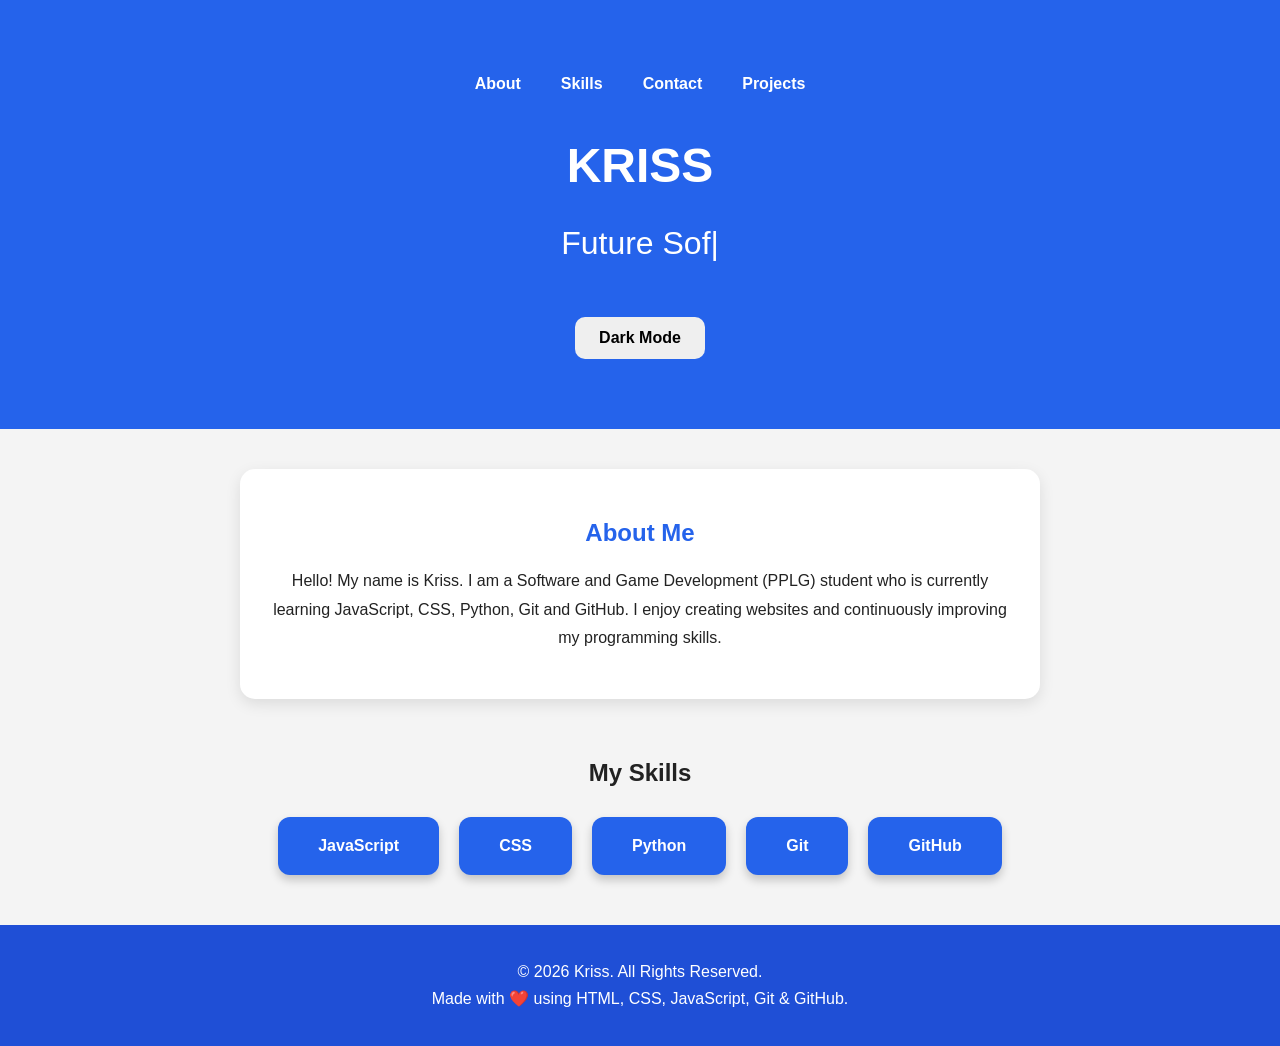
==== commit ac3d3c66: "update porto" ====
--- a/index.html
+++ b/index.html
@@ -2,26 +2,51 @@
 <html lang="en">
 
 <head>
+
     <meta charset="UTF-8">
-    <meta name="viewport" content="width=device-width, initial-scale=1.0">
+
+    <meta
+        name="viewport"
+        content="width=device-width, initial-scale=1.0"
+    >
 
     <title>Kriss Portfolio</title>
 
-    <link rel="stylesheet" href="style.css">
+    <link
+        rel="stylesheet"
+        href="style.css"
+    >
+
 </head>
+
 
 <body>
 
     <header>
 
         <nav>
-            <a href="#about">About</a>
-            <a href="#skills">Skills</a>
-            <a href="pages/contact.html">Contact</a>
-            <a href="pages/project.html">Projects</a>
+
+            <a href="#about">
+                About
+            </a>
+
+            <a href="#skills">
+                Skills
+            </a>
+
+            <a href="pages/contact.html">
+                Contact
+            </a>
+
+            <a href="pages/project.html">
+                Projects
+            </a>
+
         </nav>
 
-        <h1>KRISS</h1>
+        <h1>
+            KRISS
+        </h1>
 
         <p id="typing"></p>
 
@@ -31,75 +56,104 @@
 
     </header>
 
+    <section
+        class="about reveal"
+        id="about"
+    >
 
-    <!-- ABOUT -->
+        <h2>
+            About Me
+        </h2>
 
-    <section class="about reveal" id="about">
-
-        <h2>About Me</h2>
 
         <p>
+
             Hello! My name is Kriss.
-            I am a Software and Game Development (PPLG)
-            student who is currently learning JavaScript,
-            CSS, Python, Git and GitHub.
-            I enjoy creating websites and continuously
-            improving my programming skills.
+
+            I am a Software and Game Development
+            (PPLG) student who is currently learning
+            JavaScript, CSS, Python, Git and GitHub.
+
+            I enjoy creating websites and
+            continuously improving my programming skills.
+
         </p>
 
     </section>
 
+    <section
+        class="skills reveal"
+        id="skills"
+    >
 
-    <!-- SKILLS -->
+        <h2>
+            My Skills
+        </h2>
 
-    <section class="skills reveal" id="skills">
-
-        <h2>My Skills</h2>
 
         <div class="skill-container">
 
-            <div class="skill-card reveal">
+            <div class="skill-card">
+
                 JavaScript
+
             </div>
 
-            <div class="skill-card reveal">
+
+            <div class="skill-card">
+
                 CSS
+
             </div>
 
-            <div class="skill-card reveal">
+
+            <div class="skill-card">
+
                 Python
+
             </div>
 
-            <div class="skill-card reveal">
+
+            <div class="skill-card">
+
                 Git
+
             </div>
 
-            <div class="skill-card reveal">
+
+            <div class="skill-card">
+
                 GitHub
+
             </div>
+
 
         </div>
 
     </section>
 
-
-    <!-- FOOTER -->
-
     <footer class="reveal">
 
         <p>
-            © 2026 Kriss. All Rights Reserved.
+
+            © 2026 Kriss.
+            All Rights Reserved.
+
         </p>
 
+
         <p>
-            Made with ❤️ using HTML, CSS,
-            JavaScript, Git & GitHub.
+
+            Made with ❤️ using
+            HTML, CSS, JavaScript,
+            Git & GitHub.
+
         </p>
 
     </footer>
 
+    <script src="script.js"></script>
 
-    <script src="script.js"></script>
 
 </body>
 
--- a/style.css
+++ b/style.css
@@ -1,13 +1,24 @@
 /* ========================================
    GLOBAL
 ======================================== */
+
+* {
+    box-sizing: border-box;
+}
+
+html {
+    scroll-behavior: smooth;
+}
 
 body {
     margin: 0;
     font-family: Arial, Helvetica, sans-serif;
     background: #f4f4f4;
     color: #222;
-    transition: background 0.3s ease, color 0.3s ease;
+
+    transition:
+        background 0.3s ease,
+        color 0.3s ease;
 }
 
 
@@ -19,13 +30,16 @@
     background: #2563eb;
     color: white;
     text-align: center;
-    padding: 70px;
+
+    padding: 70px 20px;
+
     min-height: 40px;
 }
 
 
 header h1 {
     margin: 0;
+
     font-size: 48px;
 }
 
@@ -42,13 +56,16 @@
 #typing {
     font-size: 2rem;
     font-weight: 500;
+
     min-height: 40px;
 }
 
 
 #typing::after {
     content: "|";
-    animation: blink 0.8s infinite;
+
+    animation:
+        blink 0.8s infinite;
 }
 
 
@@ -70,20 +87,36 @@
 
 
 /* ========================================
-   NAVBAR
+   NAVIGATION
 ======================================== */
 
 nav {
     margin-bottom: 40px;
+
+    display: flex;
+
+    justify-content: center;
+
+    align-items: center;
+
+    flex-wrap: nowrap;
+
+    gap: 10px;
 }
 
 
 nav a {
     color: white;
+
     text-decoration: none;
-    margin: 15px;
+
+    margin: 5px 15px;
+
     font-weight: bold;
+
     transition: 0.3s;
+
+    white-space: nowrap;
 }
 
 
@@ -94,8 +127,11 @@
 
 nav a.active {
     color: #ffe600;
+
     font-weight: bold;
+
     border-bottom: 3px solid #ffe600;
+
     padding-bottom: 5px;
 }
 
@@ -106,22 +142,33 @@
 
 .about {
     background: white;
+
     max-width: 800px;
+
+    width: calc(100% - 40px);
+
     margin: 40px auto;
+
     padding: 30px;
+
     border-radius: 15px;
-    box-shadow: 0 5px 15px rgba(0, 0, 0, 0.1);
+
+    box-shadow:
+        0 5px 15px
+        rgba(0, 0, 0, 0.1);
 }
 
 
 .about h2 {
     text-align: center;
+
     color: #2563eb;
 }
 
 
 .about p {
     line-height: 1.8;
+
     text-align: center;
 }
 
@@ -132,33 +179,54 @@
 
 .skills {
     text-align: center;
+
     margin-top: 60px;
+
+    padding: 0 20px;
 }
 
 
 .skill-container {
     display: flex;
+
     justify-content: center;
+
+    align-items: center;
+
     gap: 20px;
+
     flex-wrap: wrap;
+
     margin-top: 30px;
 }
 
 
 .skill-card {
     background: #2563eb;
-    color: white;
+
+    color: white;
+
     padding: 20px 40px;
+
     border-radius: 12px;
+
     font-weight: bold;
+
     transition: 0.3s;
+
     cursor: pointer;
-    box-shadow: 0 5px 10px rgba(0, 0, 0, 0.2);
+
+    box-shadow:
+        0 5px 10px
+        rgba(0, 0, 0, 0.2);
 }
 
 
 .skill-card:hover {
-    transform: translateY(-10px) scale(1.05);
+    transform:
+        translateY(-10px)
+        scale(1.05);
+
     background: #1d4ed8;
 }
 
@@ -169,13 +237,24 @@
 
 .contact {
     max-width: 800px;
+
+    width: calc(100% - 40px);
+
     margin: 60px auto;
+
     padding: 60px 30px;
+
     background: #3366e8;
-    color: white;
+
+    color: white;
+
     text-align: center;
+
     border-radius: 25px;
-    box-shadow: 0 10px 25px rgba(0, 0, 0, 0.15);
+
+    box-shadow:
+        0 10px 25px
+        rgba(0, 0, 0, 0.15);
 }
 
 
@@ -186,6 +265,8 @@
 
 .contact p {
     margin: 10px;
+
+    word-wrap: break-word;
 }
 
 
@@ -194,50 +275,139 @@
 ======================================== */
 
 .projects {
-    max-width: 800px;
+    max-width: 1000px;
+
+    width: calc(100% - 40px);
+
     margin: 60px auto;
+
     padding: 60px 30px;
+
     text-align: center;
+
     background: white;
+
     border-radius: 25px;
-    box-shadow: 0 10px 25px rgba(0, 0, 0, 0.15);
-}
-
+
+    box-shadow:
+        0 10px 25px
+        rgba(0, 0, 0, 0.15);
+}
+
+
+.projects h2 {
+    margin-top: 0;
+
+    margin-bottom: 40px;
+
+    color: #2563eb;
+}
+
+
+/* ========================================
+   PROJECT CONTAINER
+======================================== */
+
+.project-container {
+
+    display: grid;
+
+    grid-template-columns:
+        repeat(2, 1fr);
+
+    gap: 25px;
+
+}
+
+
+/* ========================================
+   PROJECT CARD
+======================================== */
 
 .project-card {
+
     background: white;
-    max-width: 700px;
-    margin: auto;
+
     padding: 30px;
+
     border-radius: 15px;
-    box-shadow: 0 5px 15px rgba(0, 0, 0, 0.15);
+
+    box-shadow:
+        0 5px 15px
+        rgba(0, 0, 0, 0.15);
+
+    display: flex;
+
+    flex-direction: column;
+
+    align-items: center;
+
+    transition:
+        transform 0.3s ease,
+        box-shadow 0.3s ease;
+}
+
+
+.project-card:hover {
+
+    transform:
+        translateY(-8px);
+
+    box-shadow:
+        0 10px 25px
+        rgba(0, 0, 0, 0.2);
 }
 
 
 .project-card h3 {
+
     color: #2563eb;
+
+    margin-top: 0;
+
+    font-size: 22px;
 }
 
 
 .project-card p {
-    margin: 20px 0;
-}
-
-
-.project-card a {
+
+    margin:
+        10px 0 25px;
+
+    line-height: 1.6;
+}
+
+
+/* ========================================
+   PROJECT BUTTON
+======================================== */
+
+.project-card .btn {
+
     display: inline-block;
+
     background: #2563eb;
-    color: white;
+
+    color: white;
+
     text-decoration: none;
+
     padding: 12px 25px;
+
     border-radius: 10px;
+
     transition: 0.3s;
-}
-
-
-.project-card a:hover {
+
+    margin-top: auto;
+}
+
+
+.project-card .btn:hover {
+
     background: #1d4ed8;
-    transform: scale(1.05);
+
+    transform:
+        scale(1.05);
 }
 
 
@@ -246,21 +416,66 @@
 ======================================== */
 
 .back-btn {
+
     display: inline-block;
+
     margin: 30px;
+
     padding: 10px 20px;
+
     background: #3366e6;
-    color: white;
+
+    color: white;
+
     text-decoration: none;
+
     border-radius: 10px;
+
     font-weight: bold;
+
     transition: 0.3s;
 }
 
 
 .back-btn:hover {
+
     opacity: 0.8;
-    transform: translateY(-2px);
+
+    transform:
+        translateY(-2px);
+}
+
+
+/* ========================================
+   GENERAL BUTTON
+======================================== */
+
+.btn {
+
+    display: inline-block;
+
+    margin-top: 20px;
+
+    padding: 15px 35px;
+
+    background: #3564e8;
+
+    color: white;
+
+    text-decoration: none;
+
+    border-radius: 12px;
+
+    transition: 0.3s;
+}
+
+
+.btn:hover {
+
+    background: #244bc7;
+
+    transform:
+        translateY(-3px);
 }
 
 
@@ -269,16 +484,23 @@
 ======================================== */
 
 footer {
+
     background: #1f4fd6;
-    color: white;
+
+    color: white;
+
     text-align: center;
+
     padding: 30px 20px;
+
     margin-top: 50px;
 }
 
 
 footer p {
+
     margin: 8px 0;
+
     font-size: 16px;
 }
 
@@ -288,13 +510,29 @@
 ======================================== */
 
 #darkModeBtn {
+
     margin-top: 20px;
+
     padding: 12px 24px;
+
     border: none;
+
     border-radius: 10px;
+
     cursor: pointer;
+
     font-size: 16px;
+
     font-weight: bold;
+
+    transition: 0.3s;
+}
+
+
+#darkModeBtn:hover {
+
+    transform:
+        scale(1.05);
 }
 
 
@@ -303,43 +541,86 @@
 ======================================== */
 
 body.dark-mode {
+
     background: #1f1f1f;
-    color: white;
-}
-
-
-body.dark-mode .about,
+
+    color: white;
+}
+
+
+/* About */
+
+body.dark-mode .about {
+
+    background: #2b2b2b;
+
+    color: white;
+
+    box-shadow:
+        0 8px 20px
+        rgba(0, 0, 0, 0.4);
+}
+
+
+/* Contact */
+
+body.dark-mode .contact {
+
+    background: #2d2d2d;
+
+    color: white;
+}
+
+
+/* Projects */
+
 body.dark-mode .projects {
-    background: #2b2b2b;
-    color: white;
-    box-shadow: 0 8px 20px rgba(0, 0, 0, 0.4);
-}
-
+
+    background: #2d2d2d;
+
+    color: white;
+
+    box-shadow:
+        0 8px 20px
+        rgba(0, 0, 0, 0.4);
+}
+
+
+/* Project Cards */
 
 body.dark-mode .project-card {
+
     background: #333;
-    color: white;
-}
-
-
-body.dark-mode .contact {
-    background: #2d2d2d;
-    color: white;
-}
-
+
+    color: white;
+
+    box-shadow:
+        0 5px 15px
+        rgba(0, 0, 0, 0.4);
+}
+
+
+/* Project Titles */
 
 body.dark-mode .projects h2,
-body.dark-mode .projects h3 {
+body.dark-mode .project-card h3 {
+
     color: #4d7cff;
 }
 
 
+/* Project Text */
+
 body.dark-mode .projects p {
+
     color: #ddd;
 }
 
 
+/* Footer */
+
 body.dark-mode footer {
+
     background: #111;
 }
 
@@ -349,46 +630,311 @@
 ======================================== */
 
 .reveal {
+
     opacity: 0;
-    transform: translateY(40px);
+
+    transform:
+        translateY(40px);
+
     transition:
+
         opacity 0.8s ease,
+
         transform 0.8s ease;
 }
 
 
 .reveal.show {
+
     opacity: 1;
-    transform: translateY(0);
-}
-
-
-/* ========================================
-   RESPONSIVE
+
+    transform:
+        translateY(0);
+}
+
+
+/* ========================================
+   TABLET
 ======================================== */
 
 @media (max-width: 768px) {
 
+    header {
+
+        padding:
+            60px 15px;
+    }
+
+
     header h1 {
-        font-size: 50px;
+
+        font-size: 42px;
+    }
+
+
+    #typing {
+
+        font-size: 1.6rem;
+    }
+
+
+    nav {
+
+        display: flex;
+
+        flex-direction: row;
+
+        flex-wrap: nowrap;
+
+        justify-content: center;
+
+        gap: 5px;
+
+        margin-bottom: 30px;
     }
 
 
     nav a {
-        display: block;
-        margin: 15px;
-    }
-
-
-    .about,
-    .projects,
+
+        margin:
+            5px 8px;
+
+        font-size: 14px;
+    }
+
+
+    .about {
+
+        padding:
+            25px;
+    }
+
+
     .contact {
-        width: 80%;
+
+        padding:
+            50px 25px;
+    }
+
+
+    .projects {
+
+        padding:
+            50px 25px;
+    }
+
+
+    .skill-card {
+
+        padding:
+            18px 30px;
+    }
+
+}
+
+
+/* ========================================
+   MOBILE
+======================================== */
+
+@media (max-width: 480px) {
+
+    header {
+
+        padding:
+            40px 10px;
+    }
+
+
+    header h1 {
+
+        font-size: 34px;
+    }
+
+
+    #typing {
+
+        font-size: 1rem;
+
+        min-height: 25px;
+    }
+
+
+    /* Navbar tetap horizontal */
+
+    nav {
+
+        display: flex;
+
+        flex-direction: row;
+
+        flex-wrap: nowrap;
+
+        justify-content: center;
+
+        gap: 0;
+
+        margin-bottom: 25px;
+
+        width: 100%;
+    }
+
+
+    nav a {
+
+        margin:
+            0 5px;
+
+        font-size: 12px;
+
+        white-space: nowrap;
+    }
+
+
+    nav a.active {
+
+        padding-bottom: 3px;
+
+        border-bottom-width: 2px;
+    }
+
+
+    /* About */
+
+    .about {
+
+        width:
+            calc(100% - 30px);
+
+        margin:
+            30px auto;
+
+        padding:
+            25px 20px;
+    }
+
+
+    .about p {
+
+        text-align: left;
+
+        font-size: 15px;
+
+        line-height: 1.7;
+    }
+
+
+    /* Skills */
+
+    .skills {
+
+        margin-top: 45px;
+
+        padding:
+            0 15px;
+    }
+
+
+    .skill-container {
+
+        gap: 15px;
+    }
+
+
+    .skill-card {
+
+        width: 100%;
+
+        padding: 18px;
+    }
+
+
+    /* Contact */
+
+    .contact {
+
+        width:
+            calc(100% - 30px);
+
+        margin:
+            30px auto;
+
+        padding:
+            40px 20px;
+
+        border-radius: 20px;
+    }
+
+
+    /* Projects */
+
+    .projects {
+
+        width:
+            calc(100% - 30px);
+
+        margin:
+            30px auto;
+
+        padding:
+            40px 20px;
+
+        border-radius: 20px;
+    }
+
+
+    /* Project cards
+       berubah menjadi
+       satu kolom */
+
+    .project-container {
+
+        grid-template-columns:
+            1fr;
+
+        gap: 20px;
     }
 
 
     .project-card {
-        width: auto;
+
+        padding:
+            25px 20px;
+    }
+
+
+    .project-card .btn {
+
+        width: 100%;
+
+        padding:
+            12px 15px;
+    }
+
+
+    /* Back Button */
+
+    .back-btn {
+
+        margin:
+            20px 15px;
+    }
+
+
+    /* Footer */
+
+    footer {
+
+        padding:
+            25px 15px;
+    }
+
+
+    footer p {
+
+        font-size: 14px;
+
+        line-height: 1.6;
     }
 
 }
